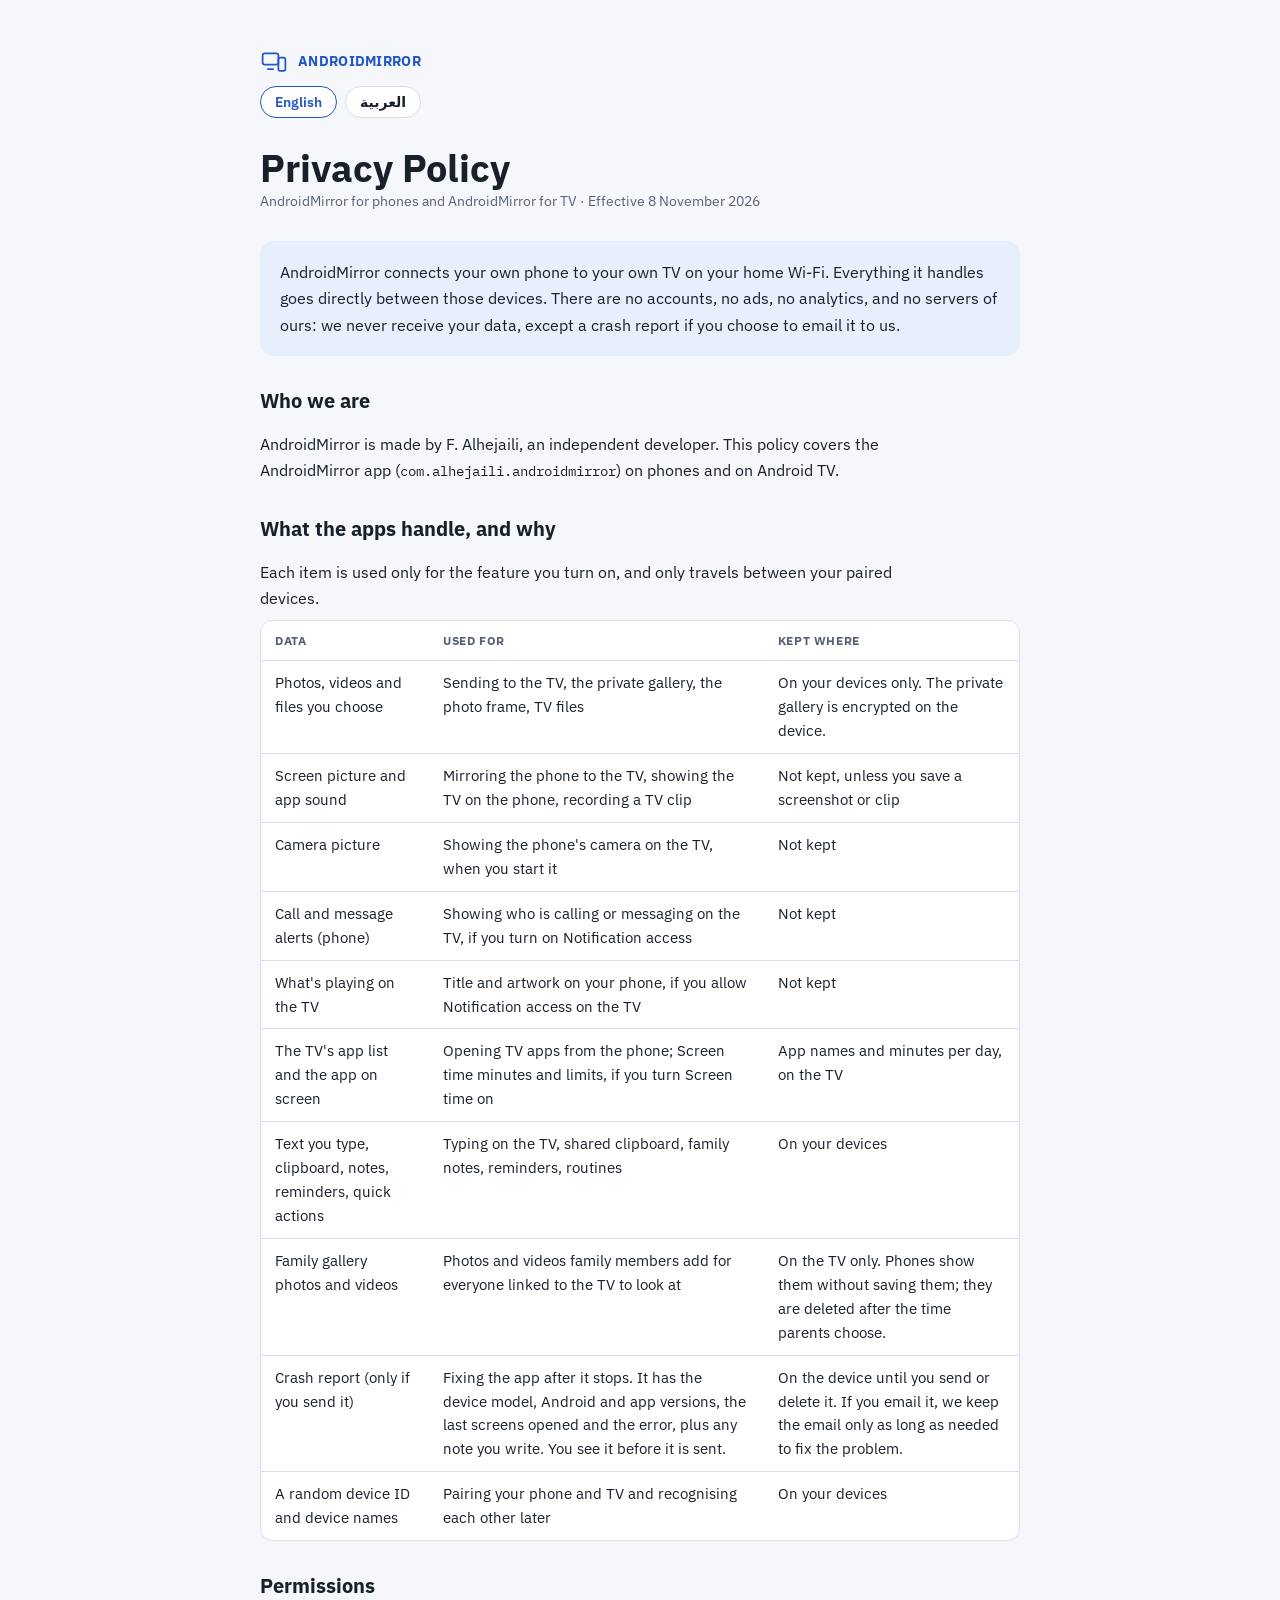
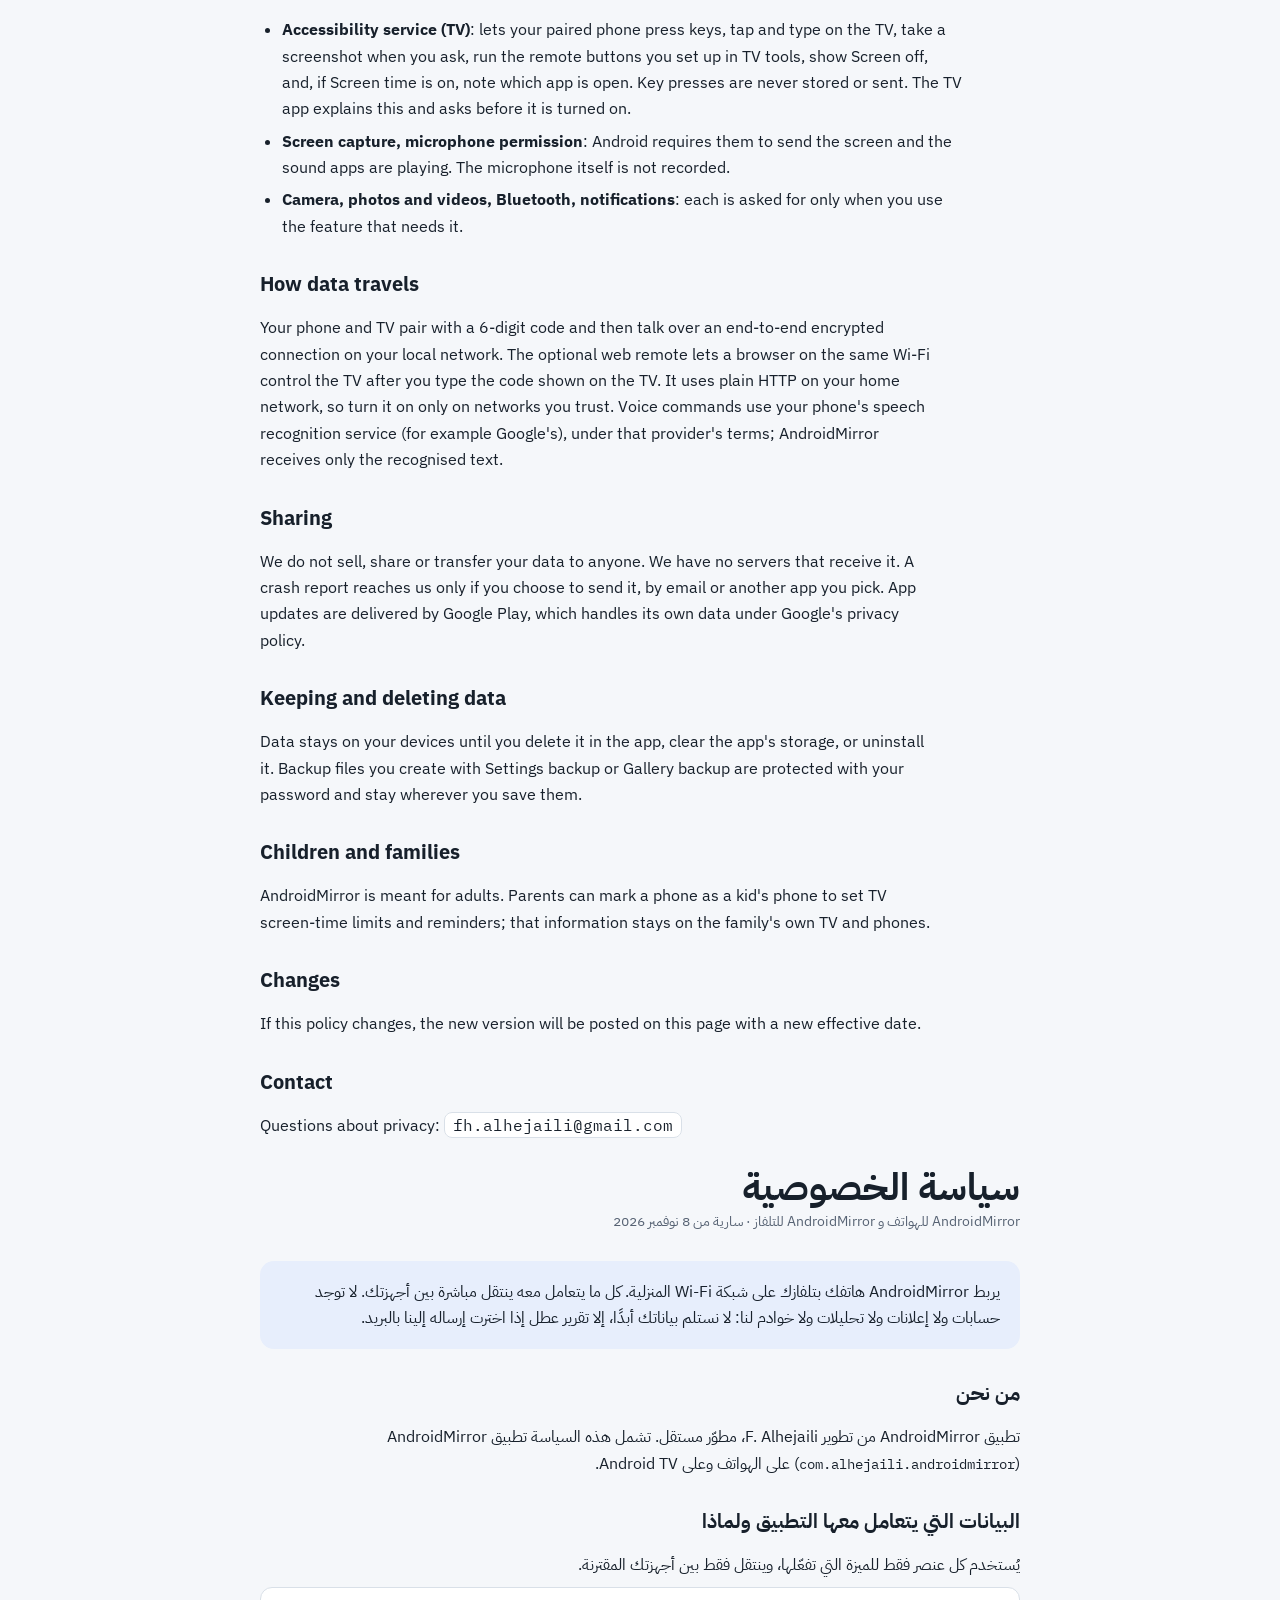
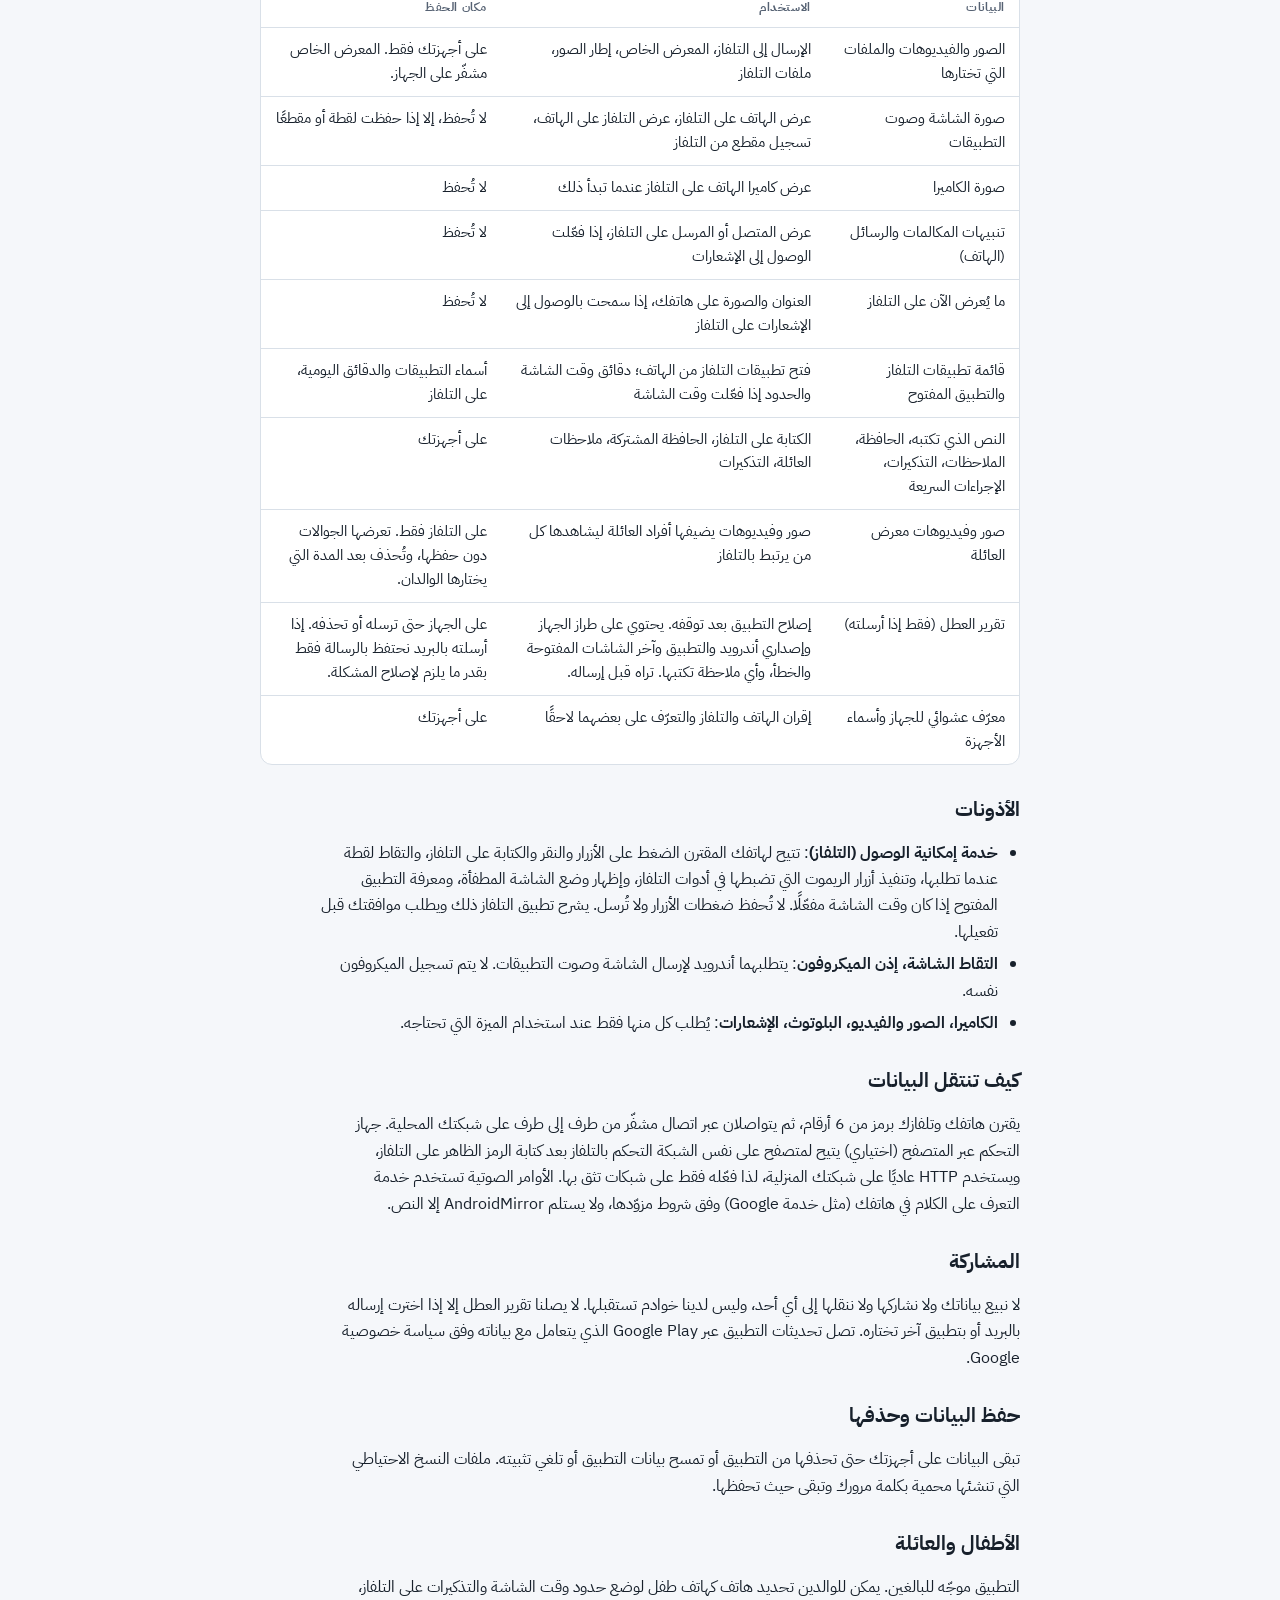
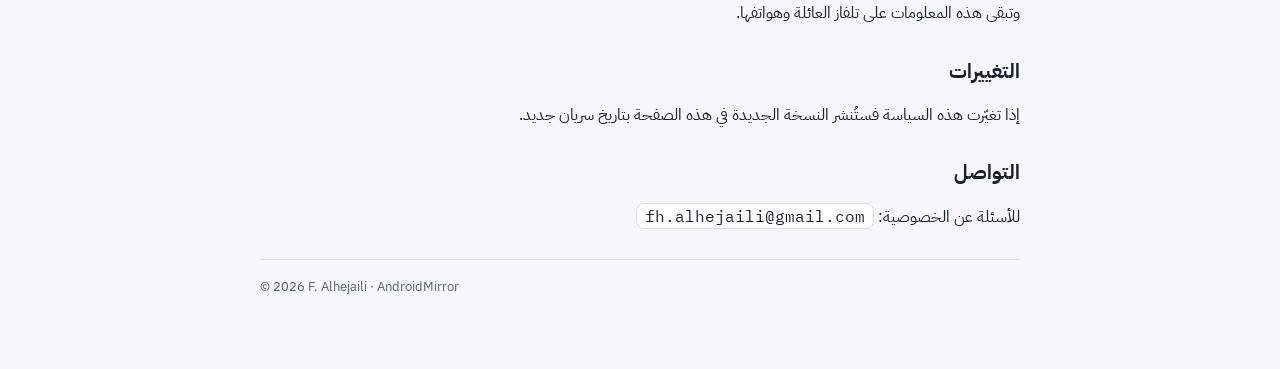
==== androidmirror/privacy/index.html @ a5ee4da7 "Add files via upload" ====
<!doctype html>
<html lang="en">
<head>
<meta charset="utf-8">
<meta name="viewport" content="width=device-width, initial-scale=1, viewport-fit=cover">
<title>AndroidMirror Privacy Policy</title>
<link rel="preconnect" href="https://fonts.googleapis.com">
<link rel="stylesheet" href="https://fonts.googleapis.com/css2?family=IBM+Plex+Sans:wght@400;600;700&family=IBM+Plex+Sans+Arabic:wght@400;600;700&family=IBM+Plex+Mono:wght@500&display=swap">
<style>
/* Layout: one readable column, a language switch at the top, a data table, then short sections. */
:root {
  --bg: #F5F7FA; --surface: #FFFFFF; --fg: #17202B; --muted: #566273; --line: #D9E0E8; --accent: #2457C5; --accent-soft: #E7EEFC;
  --body: "IBM Plex Sans", "Segoe UI", system-ui, sans-serif;
  --arabic: "IBM Plex Sans Arabic", "Segoe UI", Tahoma, sans-serif;
  --mono: "IBM Plex Mono", ui-monospace, Menlo, monospace;
}
@media (prefers-color-scheme: dark) { :root:not([data-theme="light"]) {
  --bg: #0F1115; --surface: #171A21; --fg: #E8EAED; --muted: #9AA3AF; --line: #2A2F3A; --accent: #7EB0FF; --accent-soft: #1C2433; color-scheme: dark } }
:root[data-theme="dark"] {
  --bg: #0F1115; --surface: #171A21; --fg: #E8EAED; --muted: #9AA3AF; --line: #2A2F3A; --accent: #7EB0FF; --accent-soft: #1C2433; color-scheme: dark }
body { background: var(--bg); color: var(--fg); font: 16px/1.65 var(--body); }
.wrap { max-width: 760px; margin: 0 auto; padding-block: 40px 64px; padding-left: max(16px, env(safe-area-inset-left, 0px)); padding-right: max(16px, env(safe-area-inset-right, 0px)); display: flex; flex-direction: column; gap: 28px; }
header { display: flex; flex-direction: column; gap: 10px; }
.brand { display: flex; align-items: center; gap: 10px; font-weight: 700; color: var(--accent); letter-spacing: .3px; font-size: 14px; text-transform: uppercase; }
.brand svg { width: 28px; height: 28px; }
h1 { font-size: clamp(28px, 5vw, 38px); line-height: 1.15; margin: 0; text-wrap: balance; }
h2 { font-size: 20px; margin: 0 0 6px; text-wrap: balance; }
.meta { color: var(--muted); font-size: 14px; margin: 0; }
.langs { display: flex; gap: 8px; }
.langs button { font: 600 14px var(--body); border: 1px solid var(--line); background: var(--surface); color: var(--fg); border-radius: 999px; padding: 6px 14px; cursor: pointer; }
.langs button[aria-pressed="true"] { border-color: var(--accent); color: var(--accent); }
.langs button:focus-visible { outline: 2px solid var(--accent); outline-offset: 2px; }
.lead { background: var(--accent-soft); border-radius: 14px; padding: 18px 20px; margin: 0; }
section { display: flex; flex-direction: column; gap: 8px; }
section p, section ul { margin: 0; max-width: 68ch; }
ul { padding-inline-start: 22px; display: flex; flex-direction: column; gap: 6px; }
.table { overflow-x: auto; border: 1px solid var(--line); border-radius: 12px; background: var(--surface); }
table { border-collapse: collapse; width: 100%; min-width: 560px; font-size: 14.5px; }
th, td { text-align: start; padding: 10px 14px; border-bottom: 1px solid var(--line); vertical-align: top; }
tr:last-child td { border-bottom: 0; }
th { font-size: 12px; text-transform: uppercase; letter-spacing: .6px; color: var(--muted); }
code { font-family: var(--mono); font-size: .9em; }
.contact { font-family: var(--mono); background: var(--surface); border: 1px solid var(--line); border-radius: 8px; padding: 2px 8px; user-select: all; }
[lang="ar"] { font-family: var(--arabic); }
[lang="ar"] .brand { letter-spacing: 0; }
footer { color: var(--muted); font-size: 13px; border-top: 1px solid var(--line); padding-top: 16px; }
</style>
</head>
<body>


<div class="wrap">
  <header>
    <div class="brand">
      <svg viewBox="0 0 32 32" aria-hidden="true"><rect x="3" y="6" width="18" height="13" rx="2.5" fill="none" stroke="currentColor" stroke-width="2"/><rect x="21" y="11" width="8" height="15" rx="2" fill="none" stroke="currentColor" stroke-width="2"/><path d="M9 24h6" stroke="currentColor" stroke-width="2" stroke-linecap="round"/></svg>
      AndroidMirror
    </div>
    <div class="langs" role="group" aria-label="Language">
      <button type="button" id="btn-en" aria-pressed="true">English</button>
      <button type="button" id="btn-ar" aria-pressed="false">العربية</button>
    </div>
  </header>

  <article id="en" lang="en" dir="ltr" class="wrap" style="padding:0;gap:28px">
    <div>
      <h1>Privacy Policy</h1>
      <p class="meta">AndroidMirror for phones and AndroidMirror for TV · Effective 8 November 2026</p>
    </div>
    <p class="lead">AndroidMirror connects your own phone to your own TV on your home Wi‑Fi. Everything it handles goes directly between those devices. There are no accounts, no ads, no analytics, and no servers of ours: we never receive your data, except a crash report if you choose to email it to us.</p>

    <section>
      <h2>Who we are</h2>
      <p>AndroidMirror is made by F. Alhejaili, an independent developer. This policy covers the AndroidMirror app (<code>com.alhejaili.androidmirror</code>) on phones and on Android TV.</p>
    </section>

    <section>
      <h2>What the apps handle, and why</h2>
      <p>Each item is used only for the feature you turn on, and only travels between your paired devices.</p>
      <div class="table">
        <table>
          <thead><tr><th>Data</th><th>Used for</th><th>Kept where</th></tr></thead>
          <tbody>
            <tr><td>Photos, videos and files you choose</td><td>Sending to the TV, the private gallery, the photo frame, TV files</td><td>On your devices only. The private gallery is encrypted on the device.</td></tr>
            <tr><td>Screen picture and app sound</td><td>Mirroring the phone to the TV, showing the TV on the phone, recording a TV clip</td><td>Not kept, unless you save a screenshot or clip</td></tr>
            <tr><td>Camera picture</td><td>Showing the phone's camera on the TV, when you start it</td><td>Not kept</td></tr>
            <tr><td>Call and message alerts (phone)</td><td>Showing who is calling or messaging on the TV, if you turn on Notification access</td><td>Not kept</td></tr>
            <tr><td>What's playing on the TV</td><td>Title and artwork on your phone, if you allow Notification access on the TV</td><td>Not kept</td></tr>
            <tr><td>The TV's app list and the app on screen</td><td>Opening TV apps from the phone; Screen time minutes and limits, if you turn Screen time on</td><td>App names and minutes per day, on the TV</td></tr>
            <tr><td>Text you type, clipboard, notes, reminders, quick actions</td><td>Typing on the TV, shared clipboard, family notes, reminders, routines</td><td>On your devices</td></tr>
            <tr><td>Family gallery photos and videos</td><td>Photos and videos family members add for everyone linked to the TV to look at</td><td>On the TV only. Phones show them without saving them; they are deleted after the time parents choose.</td></tr>
            <tr><td>Crash report (only if you send it)</td><td>Fixing the app after it stops. It has the device model, Android and app versions, the last screens opened and the error, plus any note you write. You see it before it is sent.</td><td>On the device until you send or delete it. If you email it, we keep the email only as long as needed to fix the problem.</td></tr>
            <tr><td>A random device ID and device names</td><td>Pairing your phone and TV and recognising each other later</td><td>On your devices</td></tr>
          </tbody>
        </table>
      </div>
    </section>

    <section>
      <h2>Permissions</h2>
      <ul>
        <li><strong>Accessibility service (TV)</strong>: lets your paired phone press keys, tap and type on the TV, take a screenshot when you ask, run the remote buttons you set up in TV tools, show Screen off, and, if Screen time is on, note which app is open. Key presses are never stored or sent. The TV app explains this and asks before it is turned on.</li>
        <li><strong>Screen capture, microphone permission</strong>: Android requires them to send the screen and the sound apps are playing. The microphone itself is not recorded.</li>
        <li><strong>Camera, photos and videos, Bluetooth, notifications</strong>: each is asked for only when you use the feature that needs it.</li>
      </ul>
    </section>

    <section>
      <h2>How data travels</h2>
      <p>Your phone and TV pair with a 6‑digit code and then talk over an end‑to‑end encrypted connection on your local network. The optional web remote lets a browser on the same Wi‑Fi control the TV after you type the code shown on the TV. It uses plain HTTP on your home network, so turn it on only on networks you trust. Voice commands use your phone's speech recognition service (for example Google's), under that provider's terms; AndroidMirror receives only the recognised text.</p>
    </section>

    <section>
      <h2>Sharing</h2>
      <p>We do not sell, share or transfer your data to anyone. We have no servers that receive it. A crash report reaches us only if you choose to send it, by email or another app you pick. App updates are delivered by Google Play, which handles its own data under Google's privacy policy.</p>
    </section>

    <section>
      <h2>Keeping and deleting data</h2>
      <p>Data stays on your devices until you delete it in the app, clear the app's storage, or uninstall it. Backup files you create with Settings backup or Gallery backup are protected with your password and stay wherever you save them.</p>
    </section>

    <section>
      <h2>Children and families</h2>
      <p>AndroidMirror is meant for adults. Parents can mark a phone as a kid's phone to set TV screen-time limits and reminders; that information stays on the family's own TV and phones.</p>
    </section>

    <section>
      <h2>Changes</h2>
      <p>If this policy changes, the new version will be posted on this page with a new effective date.</p>
    </section>

    <section>
      <h2>Contact</h2>
      <p>Questions about privacy: <span class="contact">fh.alhejaili@gmail.com</span></p>
    </section>
  </article>

  <article id="ar" lang="ar" dir="rtl" class="wrap" style="padding:0;gap:28px" hidden>
    <div>
      <h1>سياسة الخصوصية</h1>
      <p class="meta">AndroidMirror للهواتف و AndroidMirror للتلفاز · سارية من 8 نوفمبر 2026</p>
    </div>
    <p class="lead">يربط AndroidMirror هاتفك بتلفازك على شبكة Wi‑Fi المنزلية. كل ما يتعامل معه ينتقل مباشرة بين أجهزتك. لا توجد حسابات ولا إعلانات ولا تحليلات ولا خوادم لنا: لا نستلم بياناتك أبدًا، إلا تقرير عطل إذا اخترت إرساله إلينا بالبريد.</p>

    <section>
      <h2>من نحن</h2>
      <p>تطبيق AndroidMirror من تطوير F. Alhejaili، مطوّر مستقل. تشمل هذه السياسة تطبيق AndroidMirror (<code>com.alhejaili.androidmirror</code>) على الهواتف وعلى Android TV.</p>
    </section>

    <section>
      <h2>البيانات التي يتعامل معها التطبيق ولماذا</h2>
      <p>يُستخدم كل عنصر فقط للميزة التي تفعّلها، وينتقل فقط بين أجهزتك المقترنة.</p>
      <div class="table">
        <table>
          <thead><tr><th>البيانات</th><th>الاستخدام</th><th>مكان الحفظ</th></tr></thead>
          <tbody>
            <tr><td>الصور والفيديوهات والملفات التي تختارها</td><td>الإرسال إلى التلفاز، المعرض الخاص، إطار الصور، ملفات التلفاز</td><td>على أجهزتك فقط. المعرض الخاص مشفّر على الجهاز.</td></tr>
            <tr><td>صورة الشاشة وصوت التطبيقات</td><td>عرض الهاتف على التلفاز، عرض التلفاز على الهاتف، تسجيل مقطع من التلفاز</td><td>لا تُحفظ، إلا إذا حفظت لقطة أو مقطعًا</td></tr>
            <tr><td>صورة الكاميرا</td><td>عرض كاميرا الهاتف على التلفاز عندما تبدأ ذلك</td><td>لا تُحفظ</td></tr>
            <tr><td>تنبيهات المكالمات والرسائل (الهاتف)</td><td>عرض المتصل أو المرسل على التلفاز، إذا فعّلت الوصول إلى الإشعارات</td><td>لا تُحفظ</td></tr>
            <tr><td>ما يُعرض الآن على التلفاز</td><td>العنوان والصورة على هاتفك، إذا سمحت بالوصول إلى الإشعارات على التلفاز</td><td>لا تُحفظ</td></tr>
            <tr><td>قائمة تطبيقات التلفاز والتطبيق المفتوح</td><td>فتح تطبيقات التلفاز من الهاتف؛ دقائق وقت الشاشة والحدود إذا فعّلت وقت الشاشة</td><td>أسماء التطبيقات والدقائق اليومية، على التلفاز</td></tr>
            <tr><td>النص الذي تكتبه، الحافظة، الملاحظات، التذكيرات، الإجراءات السريعة</td><td>الكتابة على التلفاز، الحافظة المشتركة، ملاحظات العائلة، التذكيرات</td><td>على أجهزتك</td></tr>
            <tr><td>صور وفيديوهات معرض العائلة</td><td>صور وفيديوهات يضيفها أفراد العائلة ليشاهدها كل من يرتبط بالتلفاز</td><td>على التلفاز فقط. تعرضها الجوالات دون حفظها، وتُحذف بعد المدة التي يختارها الوالدان.</td></tr>
            <tr><td>تقرير العطل (فقط إذا أرسلته)</td><td>إصلاح التطبيق بعد توقفه. يحتوي على طراز الجهاز وإصداري أندرويد والتطبيق وآخر الشاشات المفتوحة والخطأ، وأي ملاحظة تكتبها. تراه قبل إرساله.</td><td>على الجهاز حتى ترسله أو تحذفه. إذا أرسلته بالبريد نحتفظ بالرسالة فقط بقدر ما يلزم لإصلاح المشكلة.</td></tr>
            <tr><td>معرّف عشوائي للجهاز وأسماء الأجهزة</td><td>إقران الهاتف والتلفاز والتعرّف على بعضهما لاحقًا</td><td>على أجهزتك</td></tr>
          </tbody>
        </table>
      </div>
    </section>

    <section>
      <h2>الأذونات</h2>
      <ul>
        <li><strong>خدمة إمكانية الوصول (التلفاز)</strong>: تتيح لهاتفك المقترن الضغط على الأزرار والنقر والكتابة على التلفاز، والتقاط لقطة عندما تطلبها، وتنفيذ أزرار الريموت التي تضبطها في أدوات التلفاز، وإظهار وضع الشاشة المطفأة، ومعرفة التطبيق المفتوح إذا كان وقت الشاشة مفعّلًا. لا تُحفظ ضغطات الأزرار ولا تُرسل. يشرح تطبيق التلفاز ذلك ويطلب موافقتك قبل تفعيلها.</li>
        <li><strong>التقاط الشاشة، إذن الميكروفون</strong>: يتطلبهما أندرويد لإرسال الشاشة وصوت التطبيقات. لا يتم تسجيل الميكروفون نفسه.</li>
        <li><strong>الكاميرا، الصور والفيديو، البلوتوث، الإشعارات</strong>: يُطلب كل منها فقط عند استخدام الميزة التي تحتاجه.</li>
      </ul>
    </section>

    <section>
      <h2>كيف تنتقل البيانات</h2>
      <p>يقترن هاتفك وتلفازك برمز من 6 أرقام، ثم يتواصلان عبر اتصال مشفّر من طرف إلى طرف على شبكتك المحلية. جهاز التحكم عبر المتصفح (اختياري) يتيح لمتصفح على نفس الشبكة التحكم بالتلفاز بعد كتابة الرمز الظاهر على التلفاز، ويستخدم HTTP عاديًا على شبكتك المنزلية، لذا فعّله فقط على شبكات تثق بها. الأوامر الصوتية تستخدم خدمة التعرف على الكلام في هاتفك (مثل خدمة Google) وفق شروط مزوّدها، ولا يستلم AndroidMirror إلا النص.</p>
    </section>

    <section>
      <h2>المشاركة</h2>
      <p>لا نبيع بياناتك ولا نشاركها ولا ننقلها إلى أي أحد، وليس لدينا خوادم تستقبلها. لا يصلنا تقرير العطل إلا إذا اخترت إرساله بالبريد أو بتطبيق آخر تختاره. تصل تحديثات التطبيق عبر Google Play الذي يتعامل مع بياناته وفق سياسة خصوصية Google.</p>
    </section>

    <section>
      <h2>حفظ البيانات وحذفها</h2>
      <p>تبقى البيانات على أجهزتك حتى تحذفها من التطبيق أو تمسح بيانات التطبيق أو تلغي تثبيته. ملفات النسخ الاحتياطي التي تنشئها محمية بكلمة مرورك وتبقى حيث تحفظها.</p>
    </section>

    <section>
      <h2>الأطفال والعائلة</h2>
      <p>التطبيق موجّه للبالغين. يمكن للوالدين تحديد هاتف كهاتف طفل لوضع حدود وقت الشاشة والتذكيرات على التلفاز، وتبقى هذه المعلومات على تلفاز العائلة وهواتفها.</p>
    </section>

    <section>
      <h2>التغييرات</h2>
      <p>إذا تغيّرت هذه السياسة فستُنشر النسخة الجديدة في هذه الصفحة بتاريخ سريان جديد.</p>
    </section>

    <section>
      <h2>التواصل</h2>
      <p>للأسئلة عن الخصوصية: <span class="contact" dir="ltr">fh.alhejaili@gmail.com</span></p>
    </section>
  </article>

  <footer>© 2026 F. Alhejaili · AndroidMirror</footer>
</div>

<script>
(function () {
  var en = document.getElementById('en'), ar = document.getElementById('ar');
  var be = document.getElementById('btn-en'), ba = document.getElementById('btn-ar');
  function show(lang) {
    var isAr = lang === 'ar';
    en.hidden = isAr; ar.hidden = !isAr;
    be.setAttribute('aria-pressed', String(!isAr)); ba.setAttribute('aria-pressed', String(isAr));
    document.documentElement.lang = isAr ? 'ar' : 'en';
  }
  be.addEventListener('click', function () { show('en'); if (location.hash) history.replaceState(null, '', ' '); });
  ba.addEventListener('click', function () { show('ar'); location.hash = 'ar'; });
  show(location.hash === '#ar' ? 'ar' : 'en');
  window.addEventListener('hashchange', function () { show(location.hash === '#ar' ? 'ar' : 'en'); });
})();
</script>

</body>
</html>
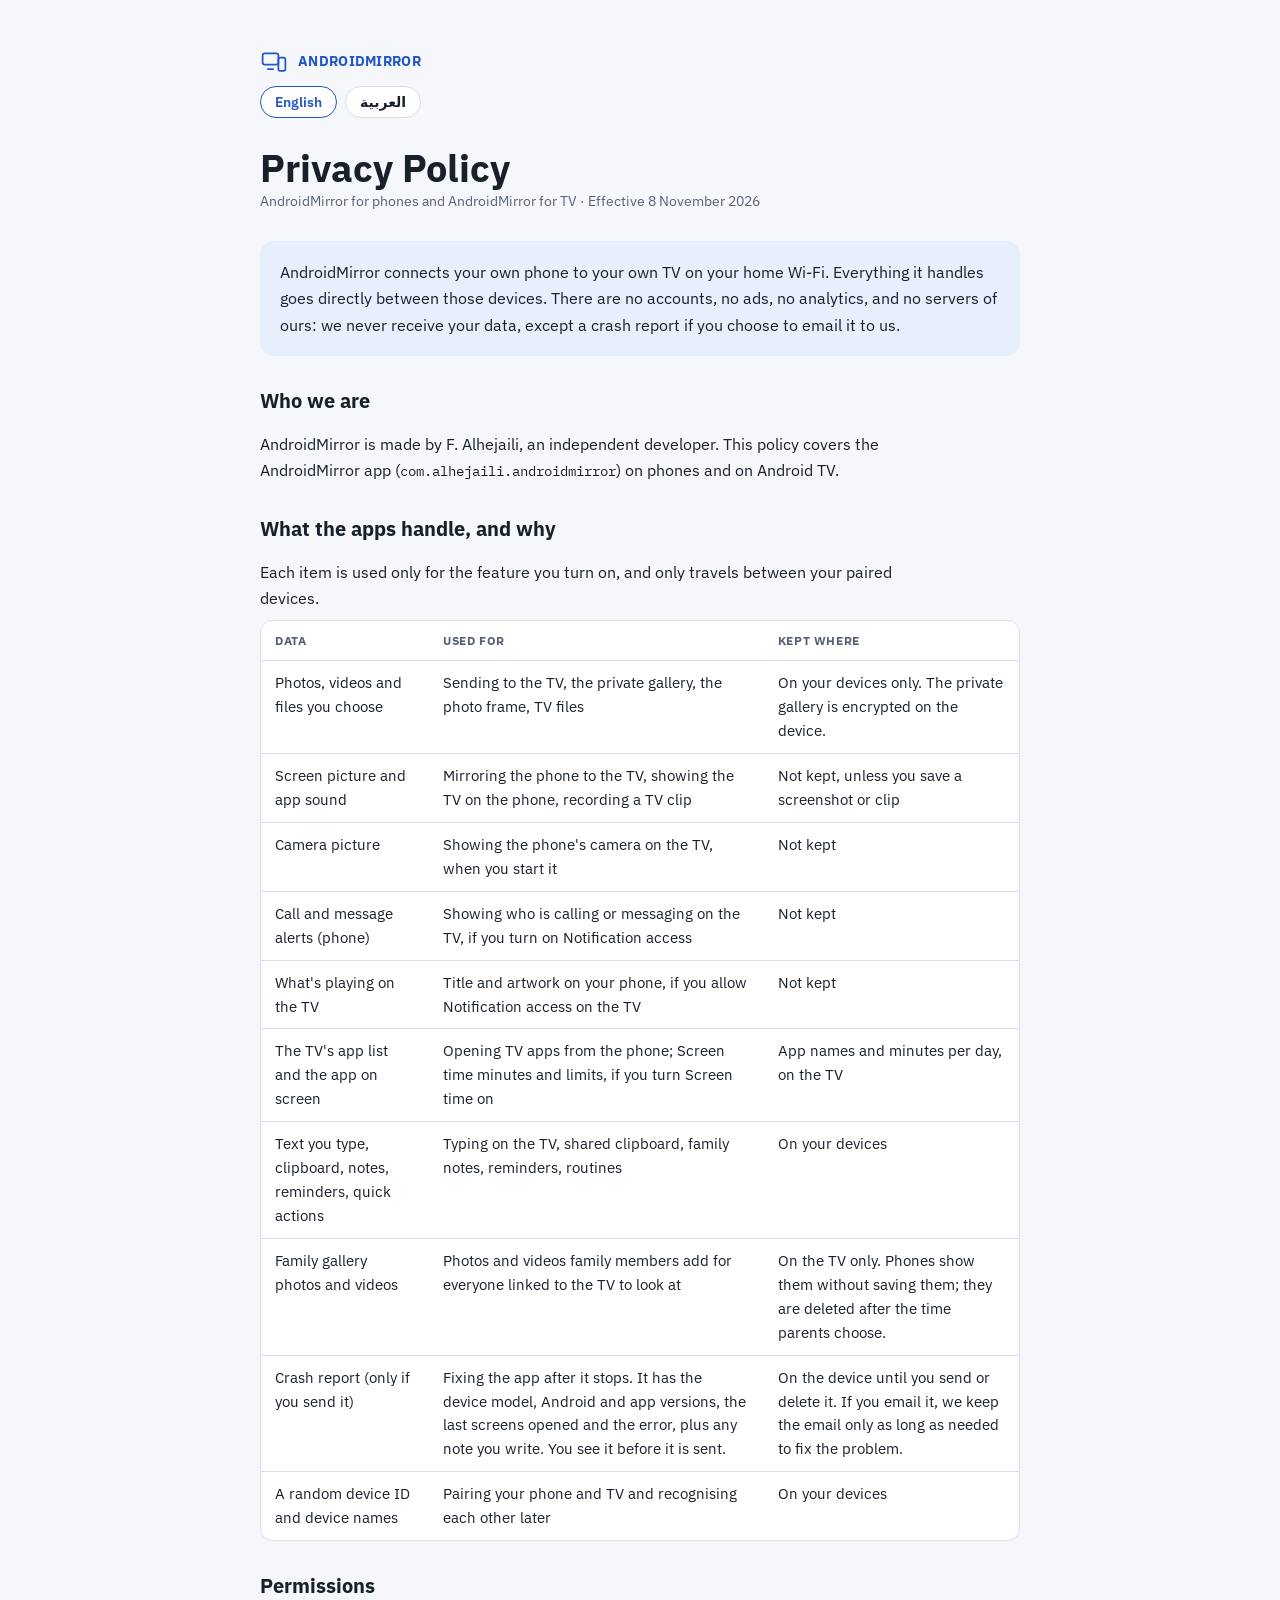
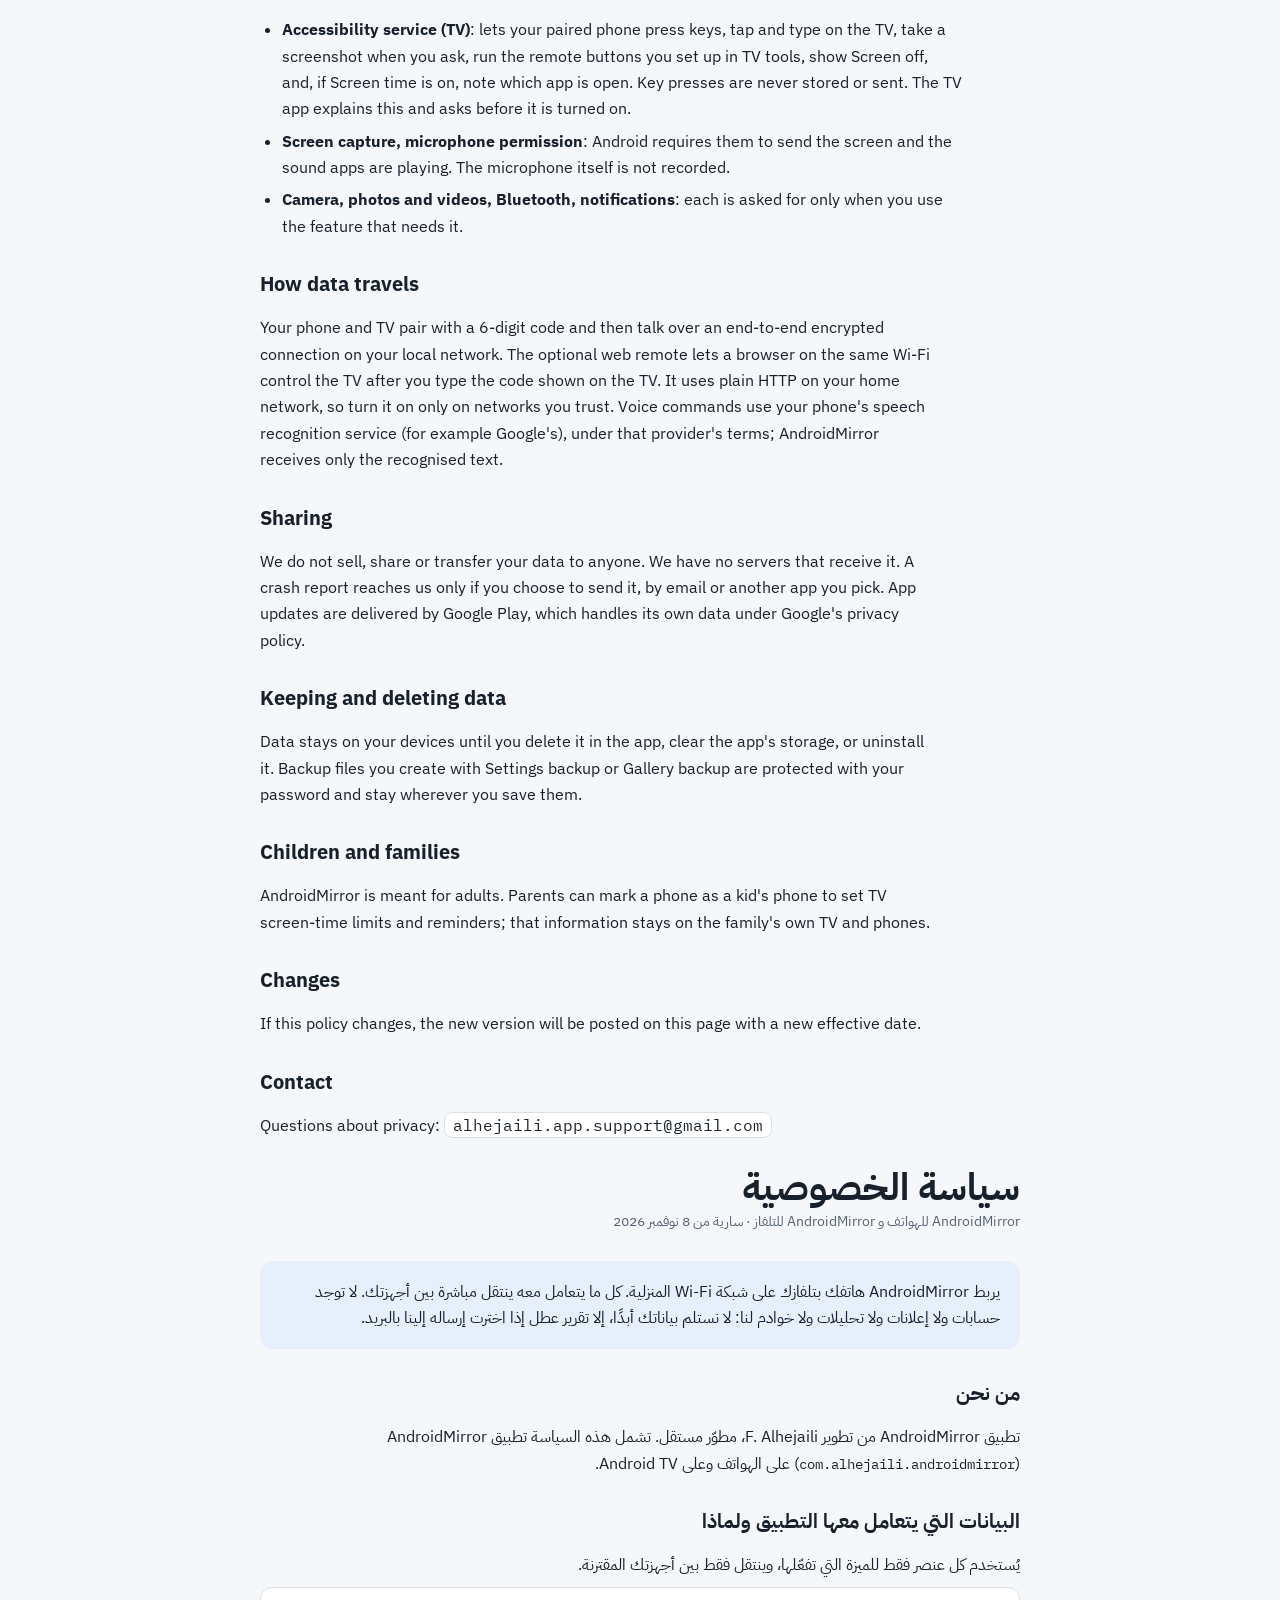
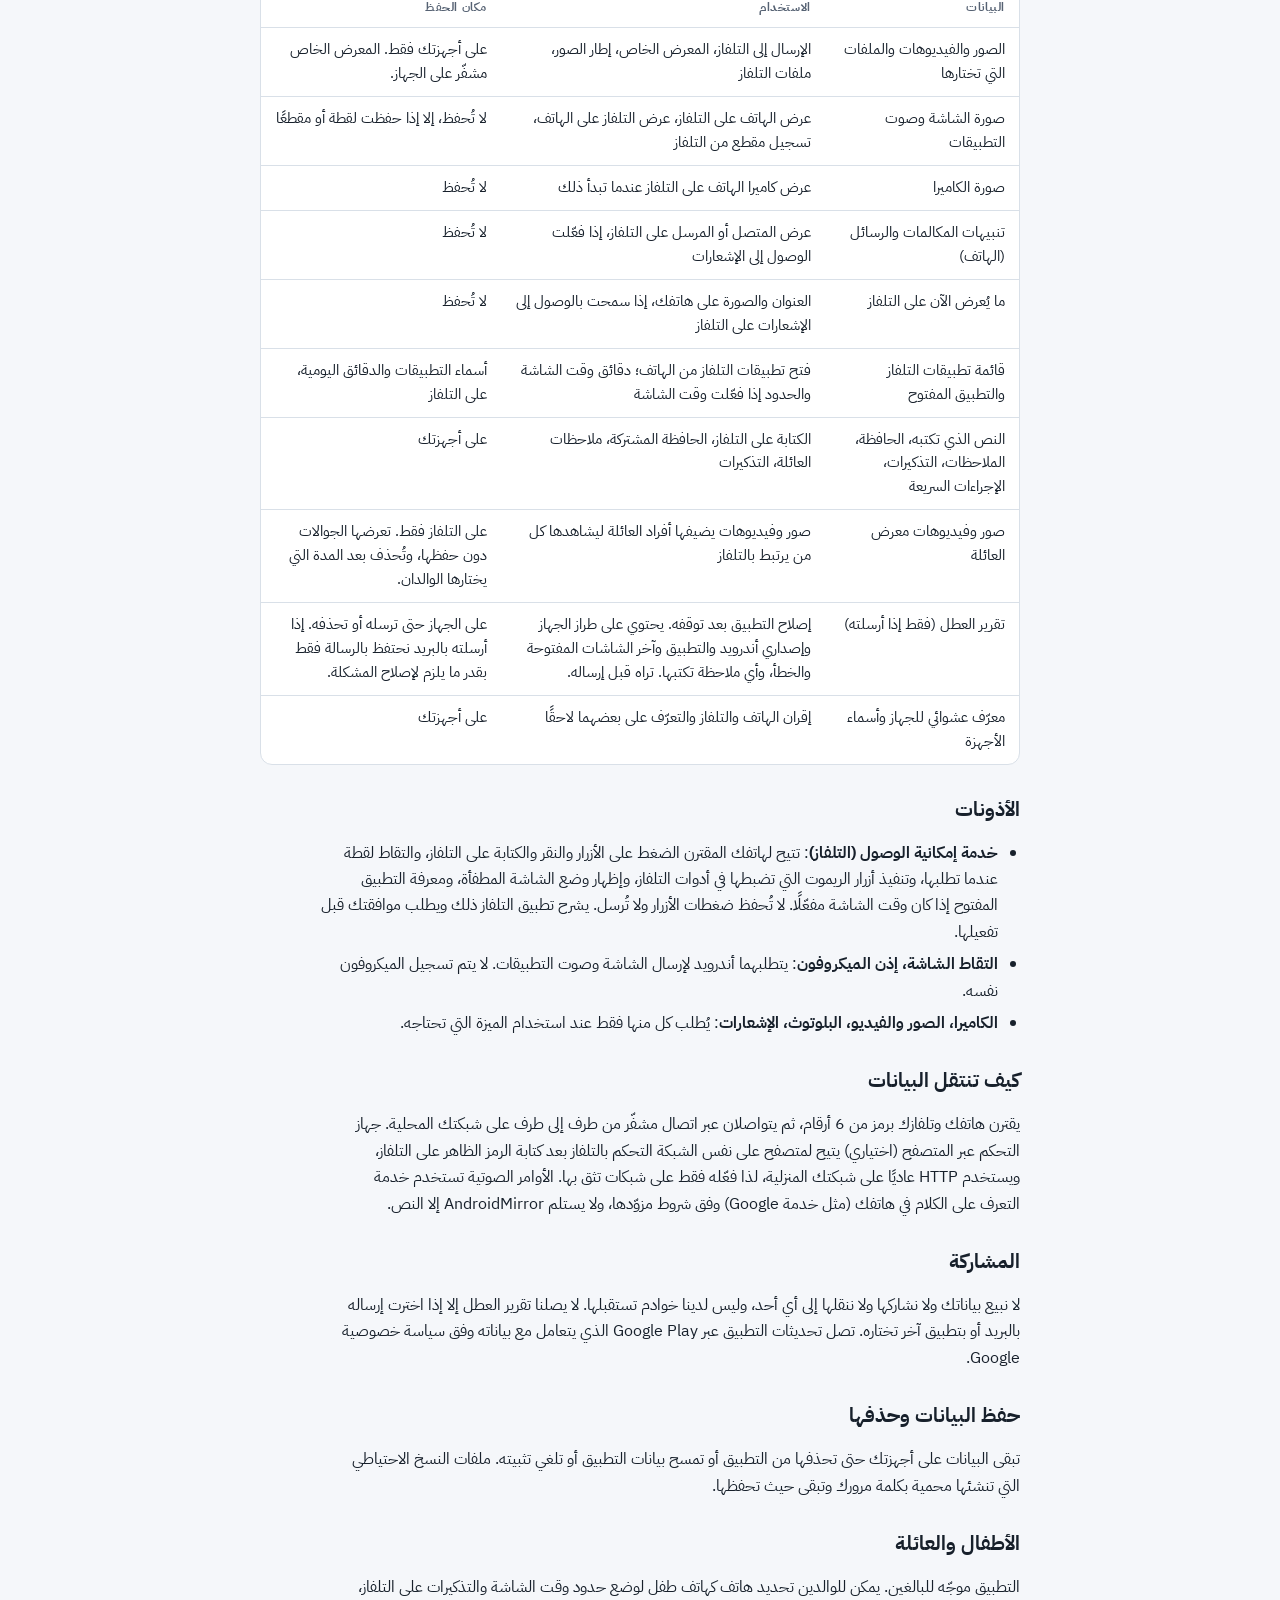
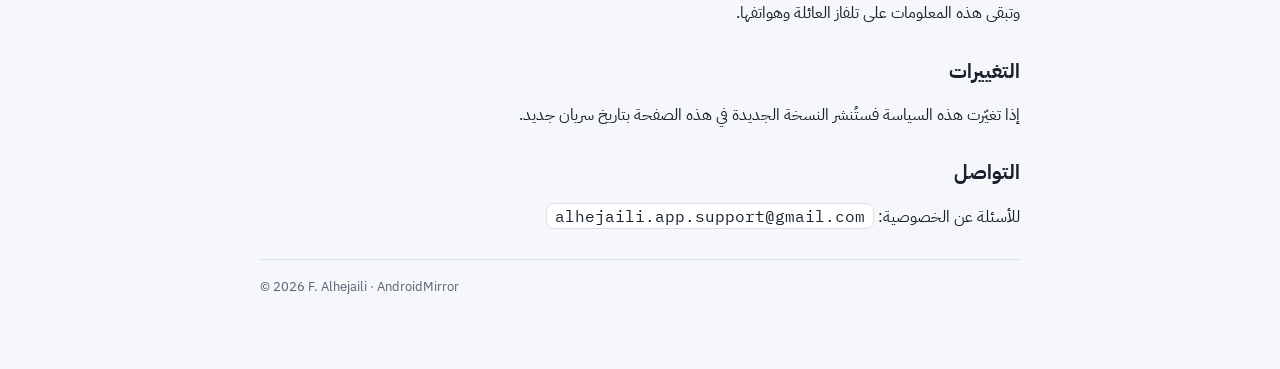
==== commit 18ff35c0: "Update index.html" ====
--- a/androidmirror/privacy/index.html
+++ b/androidmirror/privacy/index.html
@@ -131,7 +131,7 @@
 
     <section>
       <h2>Contact</h2>
-      <p>Questions about privacy: <span class="contact">fh.alhejaili@gmail.com</span></p>
+      <p>Questions about privacy: <span class="contact">alhejaili.app.support@gmail.com</span></p>
     </section>
   </article>
 
@@ -205,7 +205,7 @@
 
     <section>
       <h2>التواصل</h2>
-      <p>للأسئلة عن الخصوصية: <span class="contact" dir="ltr">fh.alhejaili@gmail.com</span></p>
+      <p>للأسئلة عن الخصوصية: <span class="contact" dir="ltr">alhejaili.app.support@gmail.com</span></p>
     </section>
   </article>
 
